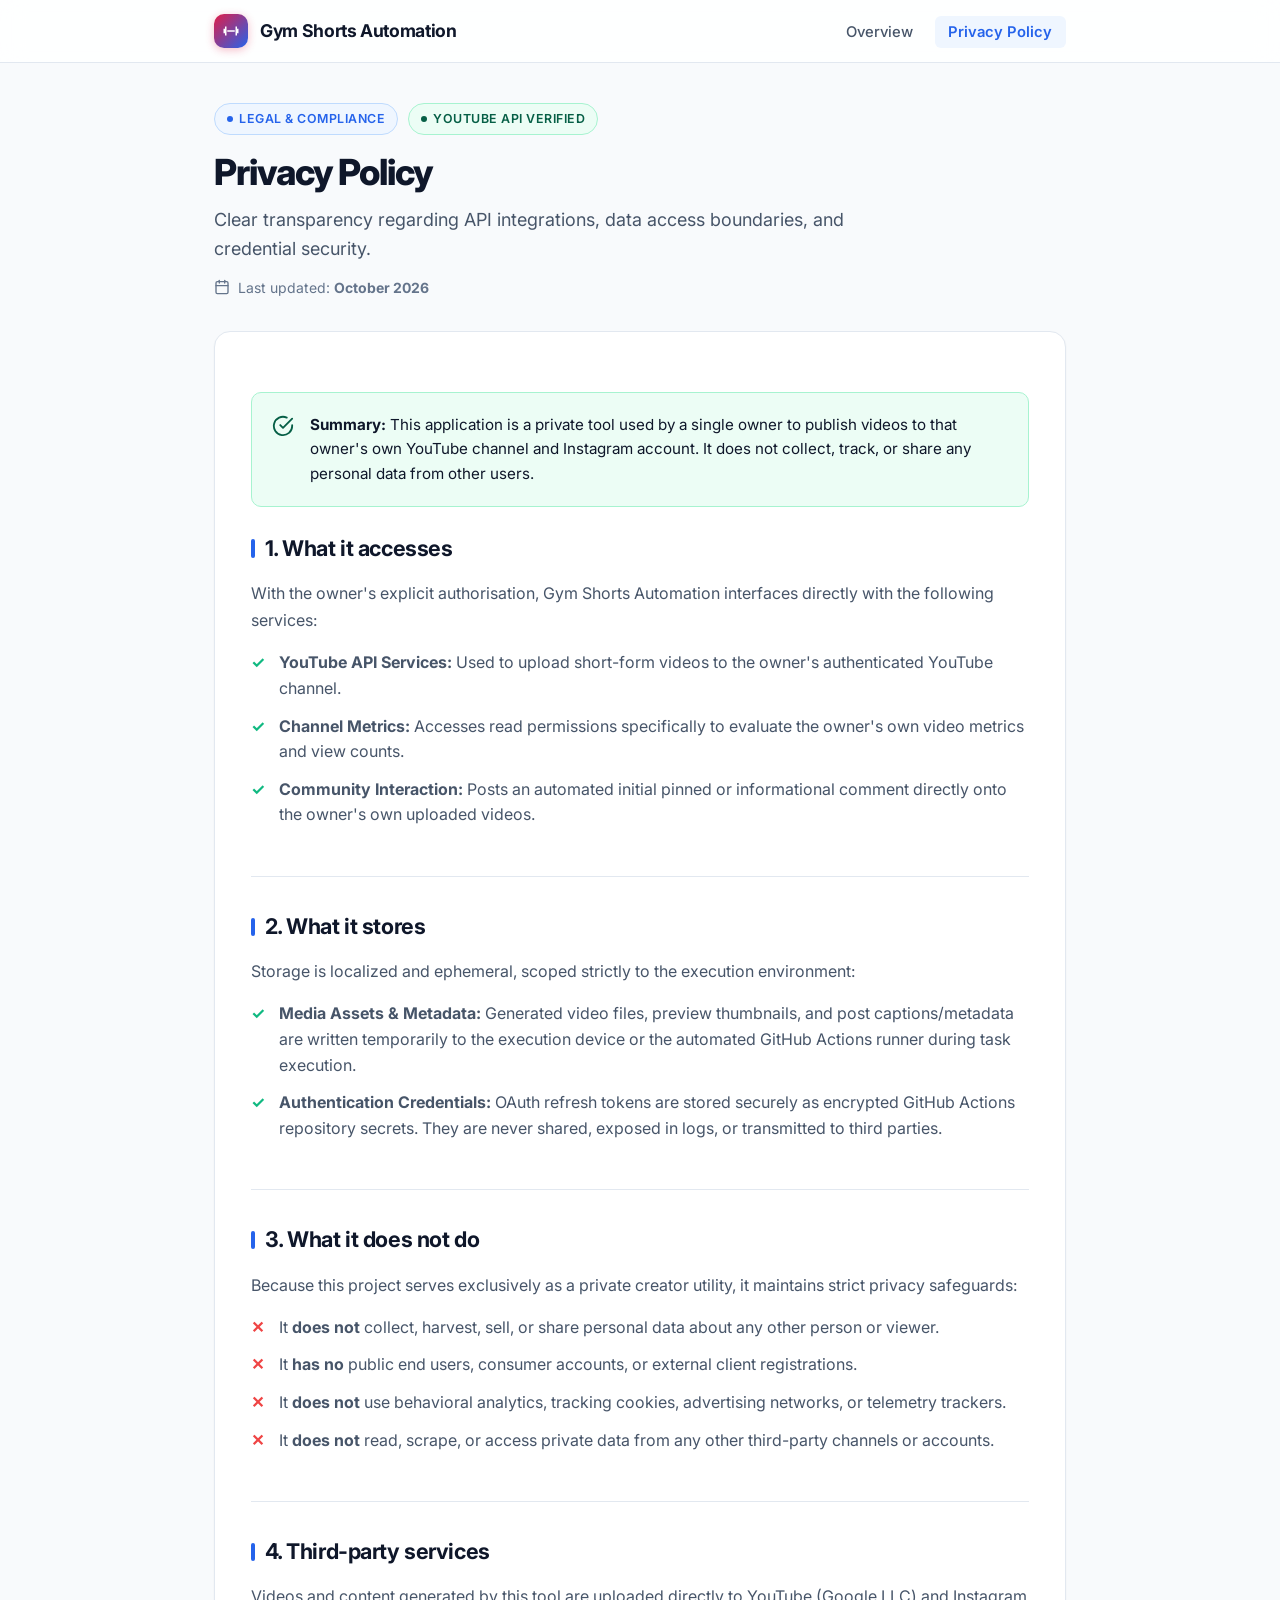
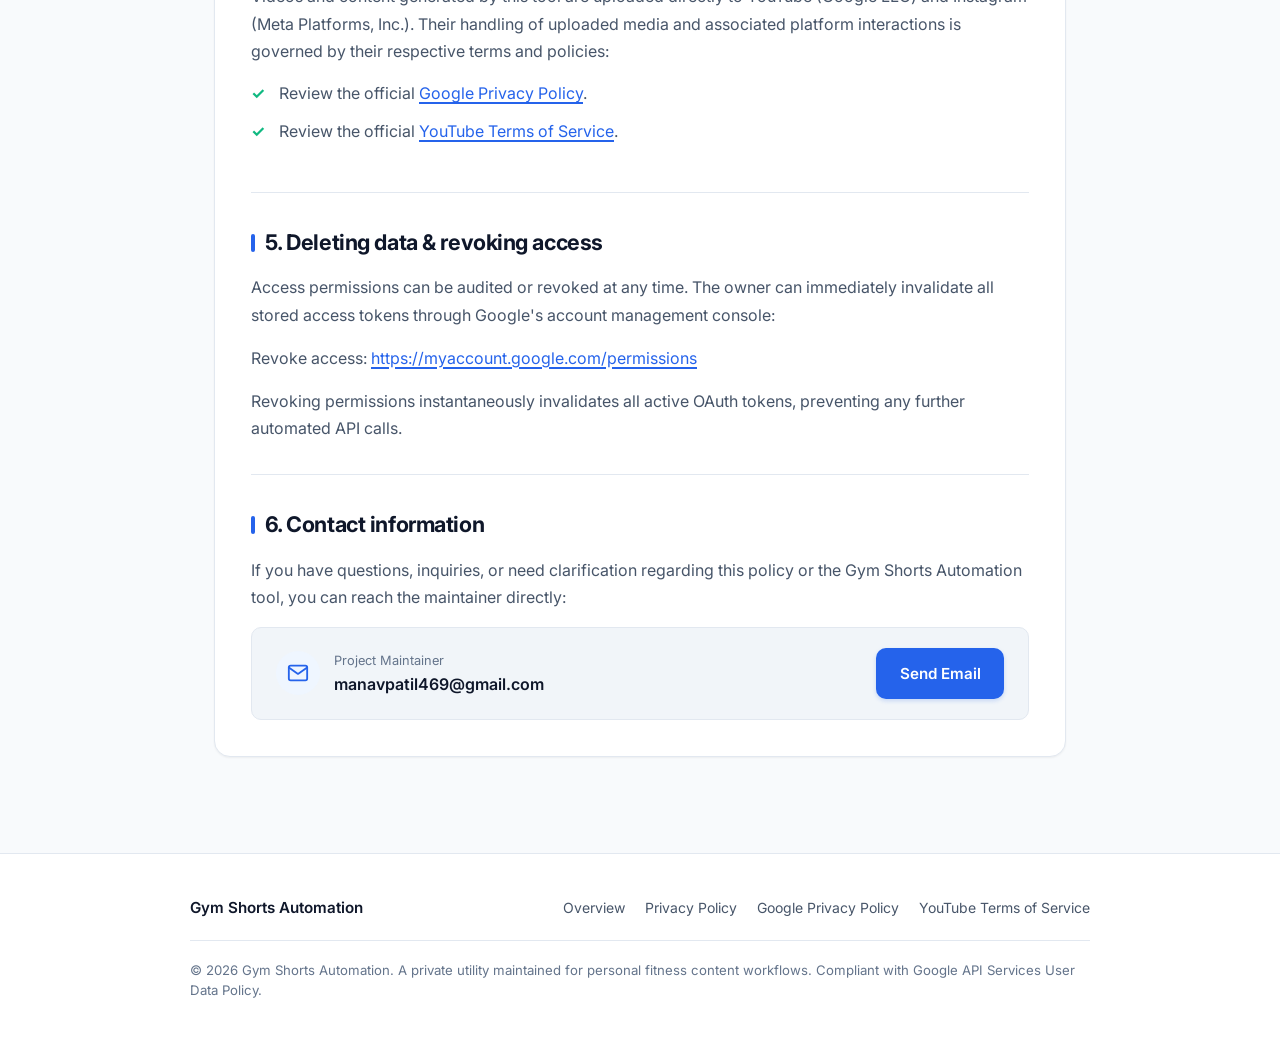
==== privacy.html @ c751333a "css" ====
<!doctype html>
<html lang="en">

<head>
    <meta charset="utf-8">
    <meta name="viewport" content="width=device-width, initial-scale=1.0">
    <meta name="description" content="Privacy Policy for Gym Shorts Automation - API data practices and privacy terms.">
    <title>Privacy Policy | Gym Shorts Automation</title>
    <link rel="preconnect" href="https://fonts.googleapis.com">
    <link rel="preconnect" href="https://fonts.gstatic.com" crossorigin>
    <link href="https://fonts.googleapis.com/css2?family=Inter:wght@400;500;600;700;800&display=swap" rel="stylesheet">
    <link rel="stylesheet" href="style.css">
</head>

<body>
    <!-- Top Navigation -->
    <header class="navbar">
        <div class="nav-container">
            <a href="index.html" class="brand-link">
                <div class="brand-icon">
                    <svg viewBox="0 0 24 24">
                        <path d="M4 6h2v12H4zm14 0h2v12h-2zM2 9h2v6H2zm18 0h2v6h-2zM7 11h10v2H7z"/>
                    </svg>
                </div>
                <span>Gym Shorts Automation</span>
            </a>
            <nav>
                <ul class="nav-menu">
                    <li><a href="index.html" class="nav-link">Overview</a></li>
                    <li><a href="privacy.html" class="nav-link active">Privacy Policy</a></li>
                </ul>
            </nav>
        </div>
    </header>

    <!-- Main Content -->
    <main class="main-wrapper">
        <header class="hero-header">
            <div class="badge-wrapper">
                <span class="badge badge-primary">
                    <span class="badge-dot"></span> Legal & Compliance
                </span>
                <span class="badge badge-success">
                    <span class="badge-dot"></span> YouTube API Verified
                </span>
            </div>
            <h1 class="page-title">Privacy Policy</h1>
            <p class="page-subtitle">
                Clear transparency regarding API integrations, data access boundaries, and credential security.
            </p>
            <div class="meta-info">
                <svg width="16" height="16" viewBox="0 0 24 24" fill="none" stroke="currentColor" stroke-width="2" stroke-linecap="round" stroke-linejoin="round">
                    <rect x="3" y="4" width="18" height="18" rx="2" ry="2"></rect>
                    <line x1="16" y1="2" x2="16" y2="6"></line>
                    <line x1="8" y1="2" x2="8" y2="6"></line>
                    <line x1="3" y1="10" x2="21" y2="10"></line>
                </svg>
                <span>Last updated: <strong>October 2026</strong></span>
            </div>
        </header>

        <article class="card">
            <!-- Executive Summary Callout -->
            <div class="callout callout-success">
                <svg class="callout-icon" viewBox="0 0 24 24" fill="none" stroke="currentColor" stroke-width="2" stroke-linecap="round" stroke-linejoin="round">
                    <path d="M22 11.08V12a10 10 0 1 1-5.93-9.14"></path>
                    <polyline points="22 4 12 14.01 9 11.01"></polyline>
                </svg>
                <div>
                    <strong>Summary:</strong> This application is a private tool used by a single owner to publish videos to that owner's own YouTube channel and Instagram account. It does not collect, track, or share any personal data from other users.
                </div>
            </div>

            <!-- Section 1: What it accesses -->
            <section class="legal-section">
                <h2>1. What it accesses</h2>
                <p>
                    With the owner's explicit authorisation, Gym Shorts Automation interfaces directly with the following services:
                </p>
                <ul>
                    <li>
                        <strong>YouTube API Services:</strong> Used to upload short-form videos to the owner's authenticated YouTube channel.
                    </li>
                    <li>
                        <strong>Channel Metrics:</strong> Accesses read permissions specifically to evaluate the owner's own video metrics and view counts.
                    </li>
                    <li>
                        <strong>Community Interaction:</strong> Posts an automated initial pinned or informational comment directly onto the owner's own uploaded videos.
                    </li>
                </ul>
            </section>

            <!-- Section 2: What it stores -->
            <section class="legal-section">
                <h2>2. What it stores</h2>
                <p>
                    Storage is localized and ephemeral, scoped strictly to the execution environment:
                </p>
                <ul>
                    <li>
                        <strong>Media Assets & Metadata:</strong> Generated video files, preview thumbnails, and post captions/metadata are written temporarily to the execution device or the automated GitHub Actions runner during task execution.
                    </li>
                    <li>
                        <strong>Authentication Credentials:</strong> OAuth refresh tokens are stored securely as encrypted GitHub Actions repository secrets. They are never shared, exposed in logs, or transmitted to third parties.
                    </li>
                </ul>
            </section>

            <!-- Section 3: What it does not do -->
            <section class="legal-section">
                <h2>3. What it does not do</h2>
                <p>
                    Because this project serves exclusively as a private creator utility, it maintains strict privacy safeguards:
                </p>
                <ul class="negative-list">
                    <li>It <strong>does not</strong> collect, harvest, sell, or share personal data about any other person or viewer.</li>
                    <li>It <strong>has no</strong> public end users, consumer accounts, or external client registrations.</li>
                    <li>It <strong>does not</strong> use behavioral analytics, tracking cookies, advertising networks, or telemetry trackers.</li>
                    <li>It <strong>does not</strong> read, scrape, or access private data from any other third-party channels or accounts.</li>
                </ul>
            </section>

            <!-- Section 4: Third parties -->
            <section class="legal-section">
                <h2>4. Third-party services</h2>
                <p>
                    Videos and content generated by this tool are uploaded directly to YouTube (Google LLC) and Instagram (Meta Platforms, Inc.). Their handling of uploaded media and associated platform interactions is governed by their respective terms and policies:
                </p>
                <ul>
                    <li>
                        Review the official <a href="https://policies.google.com/privacy" target="_blank" rel="noopener noreferrer">Google Privacy Policy</a>.
                    </li>
                    <li>
                        Review the official <a href="https://policies.google.com/terms" target="_blank" rel="noopener noreferrer">YouTube Terms of Service</a>.
                    </li>
                </ul>
            </section>

            <!-- Section 5: Deleting data & revocation -->
            <section class="legal-section">
                <h2>5. Deleting data & revoking access</h2>
                <p>
                    Access permissions can be audited or revoked at any time. The owner can immediately invalidate all stored access tokens through Google's account management console:
                </p>
                <p>
                    Revoke access: <a href="https://myaccount.google.com/permissions" target="_blank" rel="noopener noreferrer">https://myaccount.google.com/permissions</a>
                </p>
                <p>
                    Revoking permissions instantaneously invalidates all active OAuth tokens, preventing any further automated API calls.
                </p>
            </section>

            <!-- Section 6: Contact -->
            <section class="legal-section">
                <h2>6. Contact information</h2>
                <p>
                    If you have questions, inquiries, or need clarification regarding this policy or the Gym Shorts Automation tool, you can reach the maintainer directly:
                </p>
                <div class="contact-card">
                    <div class="contact-details">
                        <div class="contact-avatar">
                            <svg width="22" height="22" viewBox="0 0 24 24" fill="none" stroke="currentColor" stroke-width="2" stroke-linecap="round" stroke-linejoin="round">
                                <path d="M4 4h16c1.1 0 2 .9 2 2v12c0 1.1-.9 2-2 2H4c-1.1 0-2-.9-2-2V6c0-1.1.9-2 2-2z"></path>
                                <polyline points="22,6 12,13 2,6"></polyline>
                            </svg>
                        </div>
                        <div>
                            <div class="contact-label">Project Maintainer</div>
                            <div class="contact-email">manavpatil469@gmail.com</div>
                        </div>
                    </div>
                    <a href="mailto:manavpatil469@gmail.com" class="btn btn-primary">
                        Send Email
                    </a>
                </div>
            </section>
        </article>
    </main>

    <!-- Footer -->
    <footer class="footer">
        <div class="footer-container">
            <div class="footer-top">
                <span class="footer-brand">Gym Shorts Automation</span>
                <ul class="footer-links">
                    <li><a href="index.html" class="footer-link">Overview</a></li>
                    <li><a href="privacy.html" class="footer-link">Privacy Policy</a></li>
                    <li><a href="https://policies.google.com/privacy" target="_blank" rel="noopener noreferrer" class="footer-link">Google Privacy Policy</a></li>
                    <li><a href="https://policies.google.com/terms" target="_blank" rel="noopener noreferrer" class="footer-link">YouTube Terms of Service</a></li>
                </ul>
            </div>
            <div class="footer-bottom">
                <p>© 2026 Gym Shorts Automation. A private utility maintained for personal fitness content workflows. Compliant with Google API Services User Data Policy.</p>
            </div>
        </div>
    </footer>
</body>

</html>
---- style.css ----
/* ==========================================================================
   Gym Shorts Automation - Professional Legal & Project Stylesheet
   ========================================================================== */

:root {
  --font-sans: 'Inter', -apple-system, BlinkMacSystemFont, 'Segoe UI', Roboto, 'Helvetica Neue', Arial, sans-serif;
  --font-mono: 'SFMono-Regular', Consolas, 'Liberation Mono', Menlo, monospace;

  /* Color Palette - Light Mode */
  --bg-page: #f8fafc;
  --bg-card: #ffffff;
  --bg-card-hover: #f1f5f9;
  --bg-subtle: #f1f5f9;
  --border-subtle: #e2e8f0;
  --border-focus: #3b82f6;

  --text-primary: #0f172a;
  --text-secondary: #475569;
  --text-muted: #64748b;
  --text-inverse: #ffffff;

  --primary: #2563eb;
  --primary-hover: #1d4ed8;
  --primary-light: #eff6ff;
  --primary-border: #bfdbfe;

  --accent-gym: #e11d48;
  --accent-gym-light: #ffe4e6;

  --success-text: #065f46;
  --success-bg: #ecfdf5;
  --success-border: #a7f3d0;

  --warning-text: #854d0e;
  --warning-bg: #fefce8;
  --warning-border: #fef08a;

  --shadow-sm: 0 1px 2px 0 rgba(0, 0, 0, 0.05);
  --shadow-md: 0 4px 6px -1px rgba(0, 0, 0, 0.07), 0 2px 4px -2px rgba(0, 0, 0, 0.05);
  --shadow-lg: 0 10px 15px -3px rgba(0, 0, 0, 0.07), 0 4px 6px -4px rgba(0, 0, 0, 0.05);
  --shadow-glow: 0 0 20px rgba(37, 99, 235, 0.15);

  --radius-sm: 6px;
  --radius-md: 10px;
  --radius-lg: 16px;
  --radius-full: 9999px;

  --transition: all 0.2s ease-in-out;
}

@media (prefers-color-scheme: dark) {
  :root {
    --bg-page: #0b0f19;
    --bg-card: #111827;
    --bg-card-hover: #1f2937;
    --bg-subtle: #1e293b;
    --border-subtle: #1f2937;
    --border-focus: #60a5fa;

    --text-primary: #f8fafc;
    --text-secondary: #94a3b8;
    --text-muted: #64748b;
    --text-inverse: #0f172a;

    --primary: #3b82f6;
    --primary-hover: #60a5fa;
    --primary-light: rgba(59, 130, 246, 0.12);
    --primary-border: rgba(59, 130, 246, 0.25);

    --accent-gym: #f43f5e;
    --accent-gym-light: rgba(244, 63, 94, 0.12);

    --success-text: #34d399;
    --success-bg: rgba(16, 185, 129, 0.12);
    --success-border: rgba(16, 185, 129, 0.25);

    --warning-text: #fde047;
    --warning-bg: rgba(234, 179, 8, 0.12);
    --warning-border: rgba(234, 179, 8, 0.25);

    --shadow-sm: 0 1px 2px 0 rgba(0, 0, 0, 0.5);
    --shadow-md: 0 4px 6px -1px rgba(0, 0, 0, 0.4), 0 2px 4px -2px rgba(0, 0, 0, 0.3);
    --shadow-lg: 0 10px 15px -3px rgba(0, 0, 0, 0.5), 0 4px 6px -4px rgba(0, 0, 0, 0.4);
    --shadow-glow: 0 0 25px rgba(59, 130, 246, 0.2);
  }
}

/* Reset & Box Sizing */
*, *::before, *::after {
  box-sizing: border-box;
  margin: 0;
  padding: 0;
}

body {
  font-family: var(--font-sans);
  background-color: var(--bg-page);
  color: var(--text-primary);
  line-height: 1.65;
  -webkit-font-smoothing: antialiased;
  -moz-osx-font-smoothing: grayscale;
  min-height: 100vh;
  display: flex;
  flex-direction: column;
}

/* Navigation Bar */
.navbar {
  position: sticky;
  top: 0;
  z-index: 100;
  background-color: rgba(255, 255, 255, 0.85);
  backdrop-filter: blur(12px);
  -webkit-backdrop-filter: blur(12px);
  border-bottom: 1px solid var(--border-subtle);
  transition: var(--transition);
}

@media (prefers-color-scheme: dark) {
  .navbar {
    background-color: rgba(17, 24, 39, 0.85);
  }
}

.nav-container {
  max-width: 900px;
  margin: 0 auto;
  padding: 0.875rem 1.5rem;
  display: flex;
  align-items: center;
  justify-content: space-between;
}

.brand-link {
  display: flex;
  align-items: center;
  gap: 0.75rem;
  text-decoration: none;
  color: var(--text-primary);
  font-weight: 700;
  font-size: 1.1rem;
  letter-spacing: -0.02em;
}

.brand-icon {
  width: 34px;
  height: 34px;
  background: linear-gradient(135deg, #e11d48, #2563eb);
  border-radius: var(--radius-md);
  display: flex;
  align-items: center;
  justify-content: center;
  color: white;
  box-shadow: 0 2px 8px rgba(225, 29, 72, 0.3);
}

.brand-icon svg {
  width: 18px;
  height: 18px;
  fill: currentColor;
}

.nav-menu {
  display: flex;
  align-items: center;
  gap: 0.5rem;
  list-style: none;
}

.nav-link {
  text-decoration: none;
  font-size: 0.925rem;
  font-weight: 500;
  color: var(--text-secondary);
  padding: 0.45rem 0.85rem;
  border-radius: var(--radius-sm);
  transition: var(--transition);
}

.nav-link:hover {
  color: var(--primary);
  background-color: var(--primary-light);
}

.nav-link.active {
  color: var(--primary);
  background-color: var(--primary-light);
  font-weight: 600;
}

/* Page Wrapper */
.main-wrapper {
  flex: 1;
  max-width: 900px;
  width: 100%;
  margin: 2.5rem auto 4rem;
  padding: 0 1.5rem;
}

/* Hero Section */
.hero-header {
  margin-bottom: 2rem;
}

.badge-wrapper {
  display: flex;
  flex-wrap: wrap;
  align-items: center;
  gap: 0.6rem;
  margin-bottom: 1rem;
}

.badge {
  display: inline-flex;
  align-items: center;
  gap: 0.4rem;
  font-size: 0.775rem;
  font-weight: 600;
  text-transform: uppercase;
  letter-spacing: 0.04em;
  padding: 0.3rem 0.75rem;
  border-radius: var(--radius-full);
}

.badge-primary {
  background-color: var(--primary-light);
  color: var(--primary);
  border: 1px solid var(--primary-border);
}

.badge-success {
  background-color: var(--success-bg);
  color: var(--success-text);
  border: 1px solid var(--success-border);
}

.badge-gym {
  background-color: var(--accent-gym-light);
  color: var(--accent-gym);
  border: 1px solid rgba(225, 29, 72, 0.2);
}

.badge-dot {
  width: 6px;
  height: 6px;
  border-radius: 50%;
  background-color: currentColor;
}

.page-title {
  font-size: 2.25rem;
  font-weight: 800;
  letter-spacing: -0.03em;
  line-height: 1.2;
  color: var(--text-primary);
  margin-bottom: 0.75rem;
}

.page-subtitle {
  font-size: 1.125rem;
  color: var(--text-secondary);
  line-height: 1.6;
  max-width: 44rem;
}

.meta-info {
  display: flex;
  align-items: center;
  gap: 0.5rem;
  font-size: 0.875rem;
  color: var(--text-muted);
  margin-top: 0.75rem;
}

/* Card Container */
.card {
  background-color: var(--bg-card);
  border: 1px solid var(--border-subtle);
  border-radius: var(--radius-lg);
  box-shadow: var(--shadow-sm);
  padding: 2.25rem;
  margin-bottom: 2rem;
  transition: var(--transition);
}

.card:hover {
  box-shadow: var(--shadow-md);
}

/* Alert / Notice Callouts */
.callout {
  display: flex;
  gap: 1rem;
  padding: 1.25rem;
  border-radius: var(--radius-md);
  margin: 1.5rem 0;
  font-size: 0.95rem;
  line-height: 1.6;
}

.callout-icon {
  flex-shrink: 0;
  width: 22px;
  height: 22px;
  margin-top: 0.1rem;
}

.callout-info {
  background-color: var(--primary-light);
  border: 1px solid var(--primary-border);
  color: var(--text-primary);
}

.callout-info .callout-icon {
  color: var(--primary);
}

.callout-success {
  background-color: var(--success-bg);
  border: 1px solid var(--success-border);
  color: var(--text-primary);
}

.callout-success .callout-icon {
  color: var(--success-text);
}

/* Grid & Feature Cards */
.grid-2 {
  display: grid;
  grid-template-columns: repeat(auto-fit, minmax(280px, 1fr));
  gap: 1.25rem;
  margin: 1.75rem 0;
}

.feature-box {
  background-color: var(--bg-subtle);
  border: 1px solid var(--border-subtle);
  border-radius: var(--radius-md);
  padding: 1.35rem;
  transition: var(--transition);
}

.feature-box:hover {
  border-color: var(--border-focus);
  transform: translateY(-2px);
  box-shadow: var(--shadow-sm);
}

.feature-header {
  display: flex;
  align-items: center;
  gap: 0.75rem;
  margin-bottom: 0.75rem;
}

.feature-icon-wrapper {
  width: 36px;
  height: 36px;
  border-radius: var(--radius-sm);
  background: var(--bg-card);
  border: 1px solid var(--border-subtle);
  display: flex;
  align-items: center;
  justify-content: center;
  color: var(--primary);
}

.feature-icon-wrapper.danger {
  color: var(--accent-gym);
}

.feature-icon-wrapper svg {
  width: 20px;
  height: 20px;
}

.feature-title {
  font-size: 1.05rem;
  font-weight: 700;
  color: var(--text-primary);
}

.feature-desc {
  font-size: 0.925rem;
  color: var(--text-secondary);
  line-height: 1.55;
}

/* Typography & Content Sections */
.legal-section {
  padding-bottom: 2rem;
  margin-bottom: 2rem;
  border-bottom: 1px solid var(--border-subtle);
}

.legal-section:last-child {
  border-bottom: none;
  padding-bottom: 0;
  margin-bottom: 0;
}

.legal-section h2 {
  font-size: 1.35rem;
  font-weight: 700;
  letter-spacing: -0.02em;
  color: var(--text-primary);
  margin-bottom: 0.85rem;
  display: flex;
  align-items: center;
  gap: 0.6rem;
}

.legal-section h2::before {
  content: '';
  display: inline-block;
  width: 4px;
  height: 1.15rem;
  background: var(--primary);
  border-radius: 2px;
}

.legal-section p {
  color: var(--text-secondary);
  font-size: 1rem;
  line-height: 1.7;
  margin-bottom: 1rem;
}

.legal-section p:last-child {
  margin-bottom: 0;
}

.legal-section ul {
  list-style: none;
  margin: 1rem 0;
  padding: 0;
}

.legal-section ul li {
  position: relative;
  padding-left: 1.75rem;
  margin-bottom: 0.75rem;
  color: var(--text-secondary);
  line-height: 1.6;
}

.legal-section ul li::before {
  content: '✓';
  position: absolute;
  left: 0;
  top: 0;
  color: #10b981;
  font-weight: 700;
}

.legal-section ul.negative-list li::before {
  content: '✕';
  color: #ef4444;
}

/* Links & Buttons */
a {
  color: var(--primary);
  text-decoration: underline;
  text-decoration-thickness: 1.5px;
  text-underline-offset: 3px;
  transition: var(--transition);
}

a:hover {
  color: var(--primary-hover);
  text-decoration-color: var(--primary-hover);
}

.btn {
  display: inline-flex;
  align-items: center;
  justify-content: center;
  gap: 0.5rem;
  font-weight: 600;
  font-size: 0.95rem;
  padding: 0.75rem 1.4rem;
  border-radius: var(--radius-md);
  text-decoration: none;
  transition: var(--transition);
  cursor: pointer;
  border: 1px solid transparent;
}

.btn-primary {
  background-color: var(--primary);
  color: #ffffff !important;
  box-shadow: 0 2px 4px rgba(37, 99, 235, 0.2);
}

.btn-primary:hover {
  background-color: var(--primary-hover);
  box-shadow: 0 4px 10px rgba(37, 99, 235, 0.3);
  transform: translateY(-1px);
}

.btn-secondary {
  background-color: var(--bg-card);
  color: var(--text-primary) !important;
  border-color: var(--border-subtle);
}

.btn-secondary:hover {
  background-color: var(--bg-subtle);
  border-color: var(--border-focus);
}

.btn-group {
  display: flex;
  flex-wrap: wrap;
  gap: 0.75rem;
  margin-top: 1.5rem;
}

/* Contact Card */
.contact-card {
  display: flex;
  align-items: center;
  justify-content: space-between;
  gap: 1rem;
  background: var(--bg-subtle);
  border: 1px solid var(--border-subtle);
  border-radius: var(--radius-md);
  padding: 1.25rem 1.5rem;
  margin-top: 1rem;
}

.contact-details {
  display: flex;
  align-items: center;
  gap: 0.85rem;
}

.contact-avatar {
  width: 44px;
  height: 44px;
  border-radius: 50%;
  background: var(--primary-light);
  color: var(--primary);
  display: flex;
  align-items: center;
  justify-content: center;
}

.contact-email {
  font-weight: 600;
  color: var(--text-primary);
  font-size: 1rem;
  word-break: break-all;
}

.contact-label {
  font-size: 0.8rem;
  color: var(--text-muted);
}

/* Footer */
.footer {
  margin-top: auto;
  border-top: 1px solid var(--border-subtle);
  background-color: var(--bg-card);
  padding: 2.5rem 1.5rem;
}

.footer-container {
  max-width: 900px;
  margin: 0 auto;
  display: flex;
  flex-direction: column;
  gap: 1.25rem;
}

.footer-top {
  display: flex;
  justify-content: space-between;
  align-items: center;
  flex-wrap: wrap;
  gap: 1rem;
}

.footer-brand {
  font-size: 0.95rem;
  font-weight: 600;
  color: var(--text-primary);
}

.footer-links {
  display: flex;
  gap: 1.25rem;
  list-style: none;
}

.footer-link {
  text-decoration: none;
  font-size: 0.875rem;
  color: var(--text-secondary);
  transition: var(--transition);
}

.footer-link:hover {
  color: var(--primary);
}

.footer-bottom {
  font-size: 0.825rem;
  color: var(--text-muted);
  line-height: 1.5;
  border-top: 1px solid var(--border-subtle);
  padding-top: 1.25rem;
}

/* Responsive tweaks */
@media (max-width: 640px) {
  .page-title {
    font-size: 1.75rem;
  }
  .card {
    padding: 1.5rem;
  }
  .contact-card {
    flex-direction: column;
    align-items: flex-start;
  }
  .contact-card .btn {
    width: 100%;
  }
}
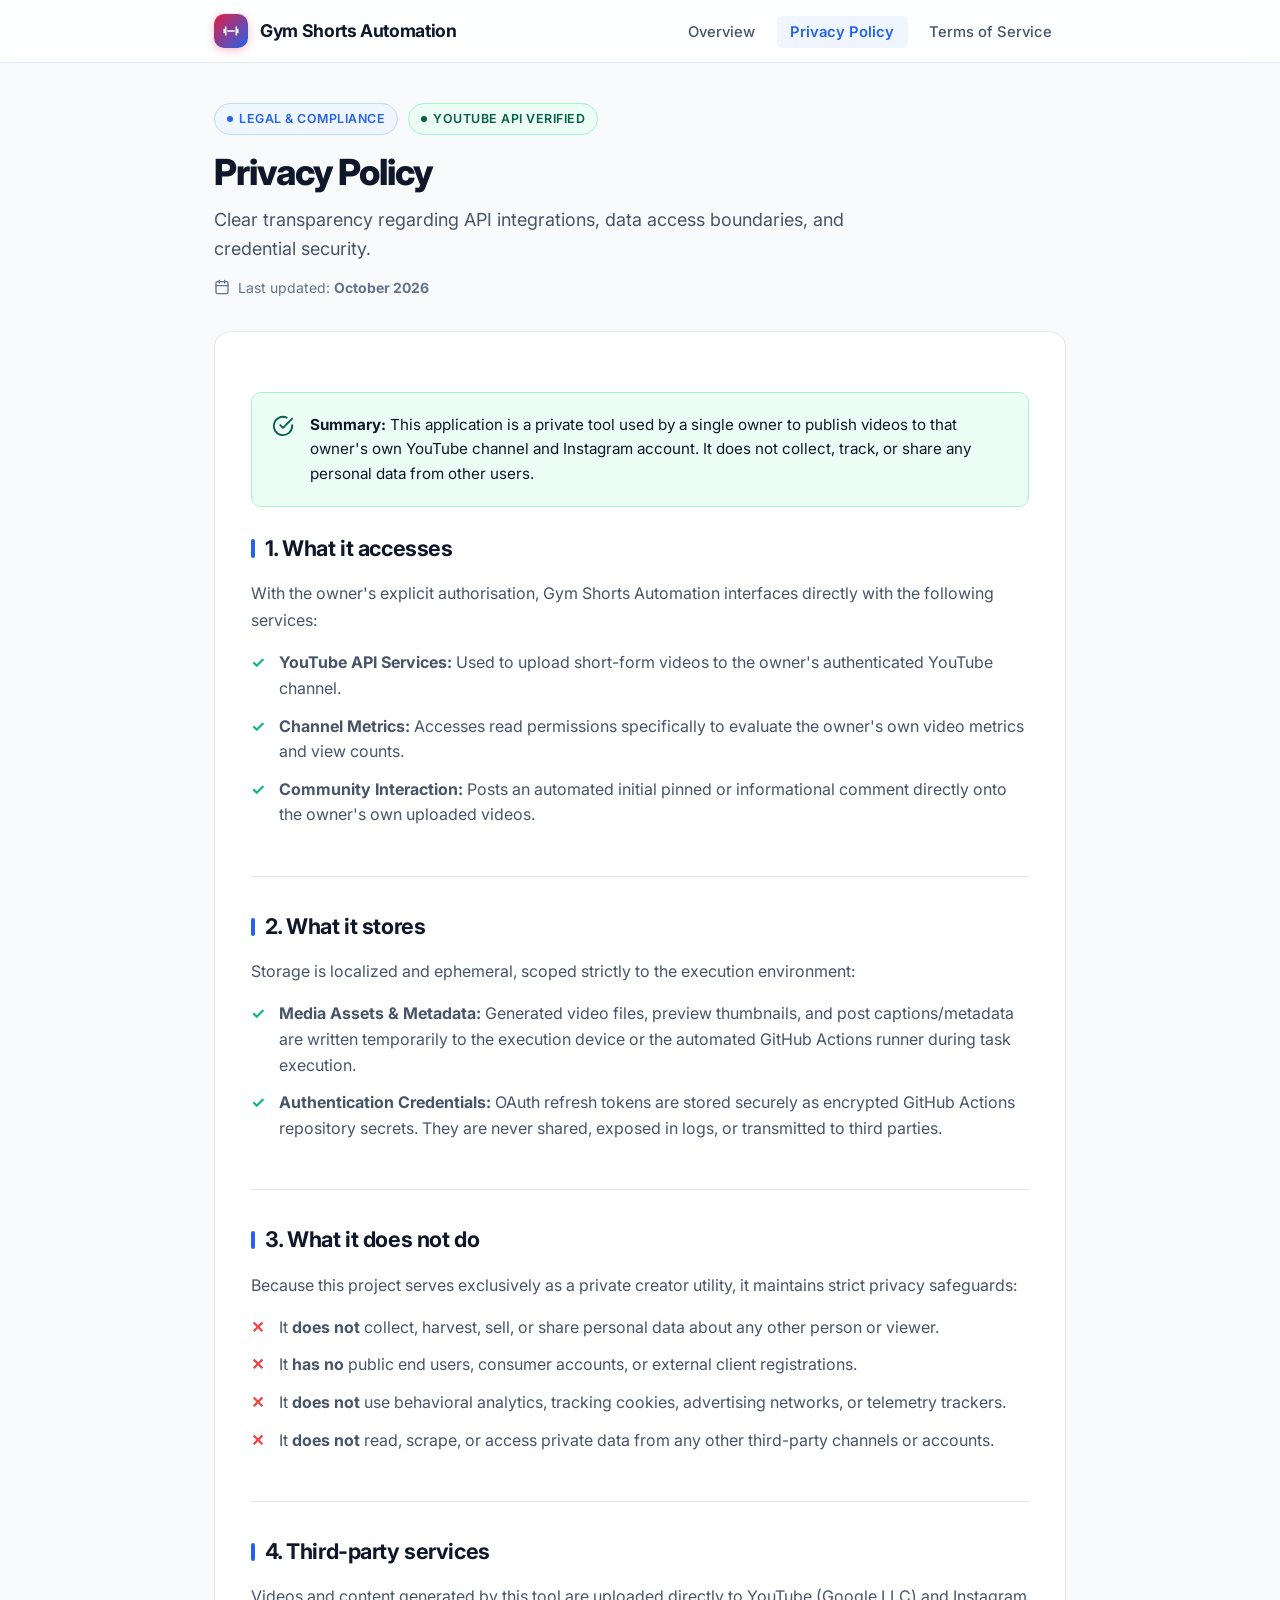
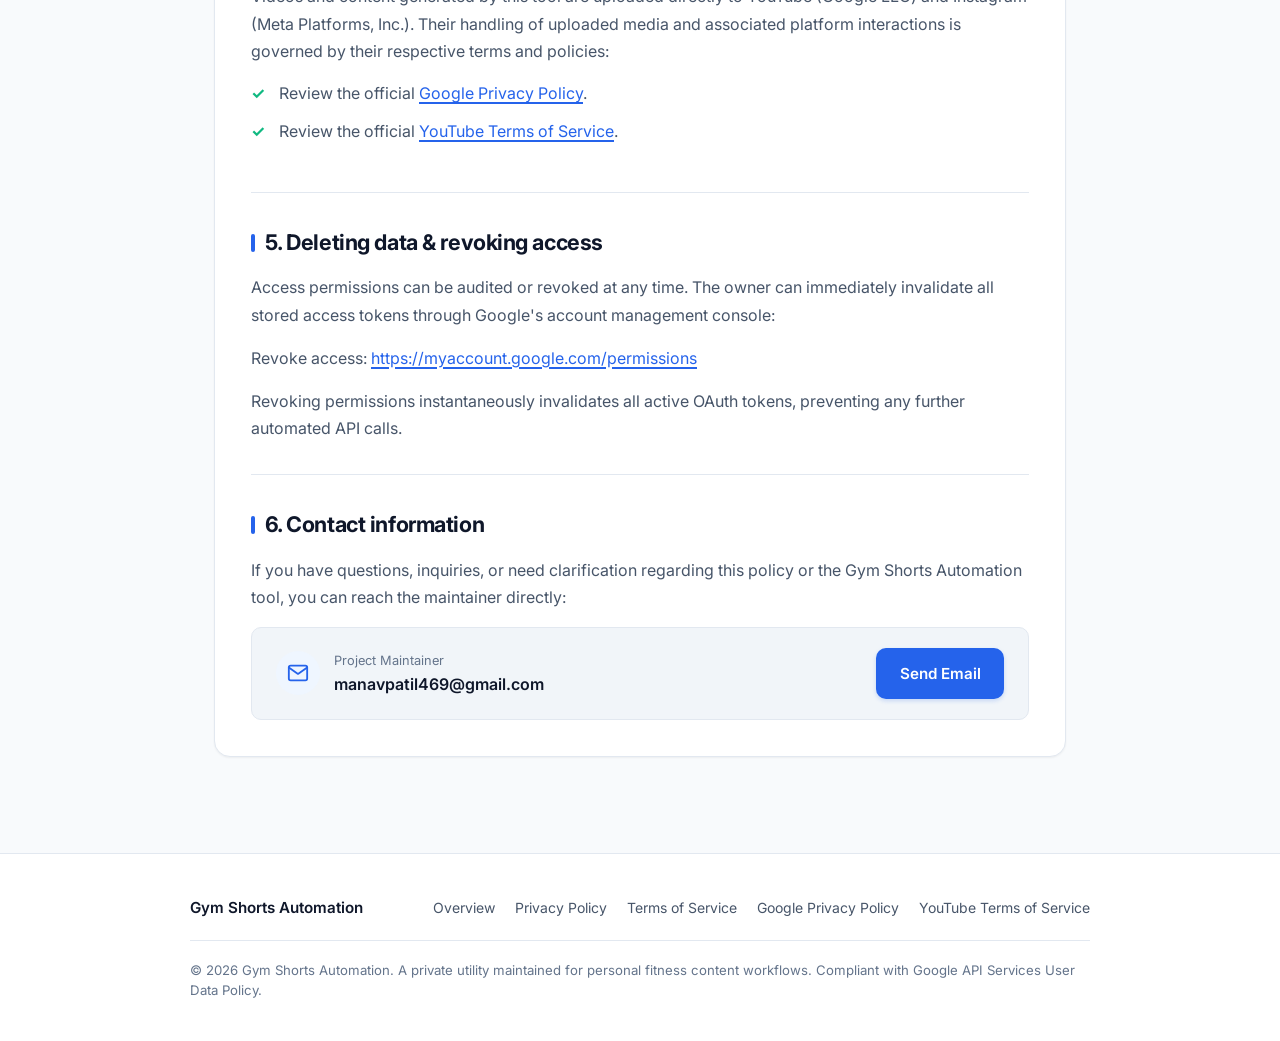
==== commit fbe82be8: "Add public Terms of Service page and update site navigation" ====
--- a/privacy.html
+++ b/privacy.html
@@ -28,6 +28,7 @@
                 <ul class="nav-menu">
                     <li><a href="index.html" class="nav-link">Overview</a></li>
                     <li><a href="privacy.html" class="nav-link active">Privacy Policy</a></li>
+                    <li><a href="terms.html" class="nav-link">Terms of Service</a></li>
                 </ul>
             </nav>
         </div>
@@ -185,6 +186,7 @@
                 <ul class="footer-links">
                     <li><a href="index.html" class="footer-link">Overview</a></li>
                     <li><a href="privacy.html" class="footer-link">Privacy Policy</a></li>
+                    <li><a href="terms.html" class="footer-link">Terms of Service</a></li>
                     <li><a href="https://policies.google.com/privacy" target="_blank" rel="noopener noreferrer" class="footer-link">Google Privacy Policy</a></li>
                     <li><a href="https://policies.google.com/terms" target="_blank" rel="noopener noreferrer" class="footer-link">YouTube Terms of Service</a></li>
                 </ul>
